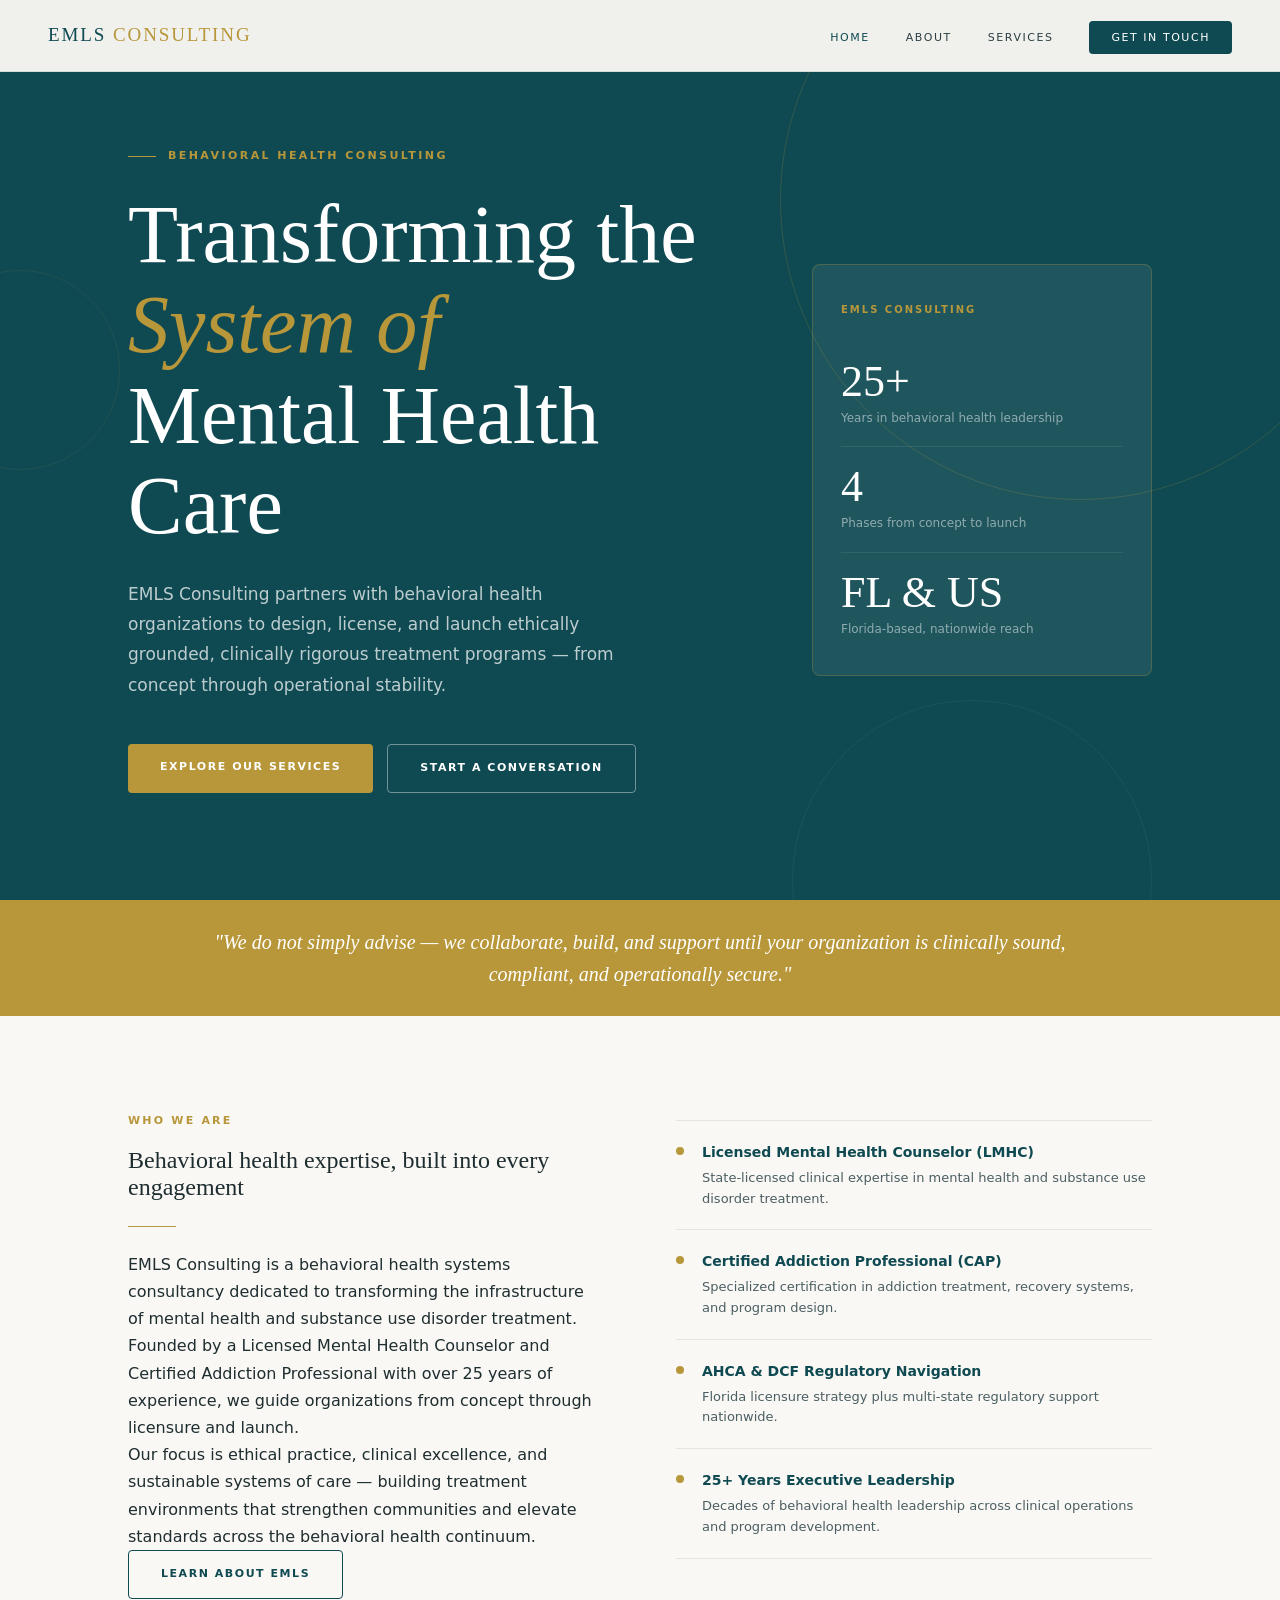
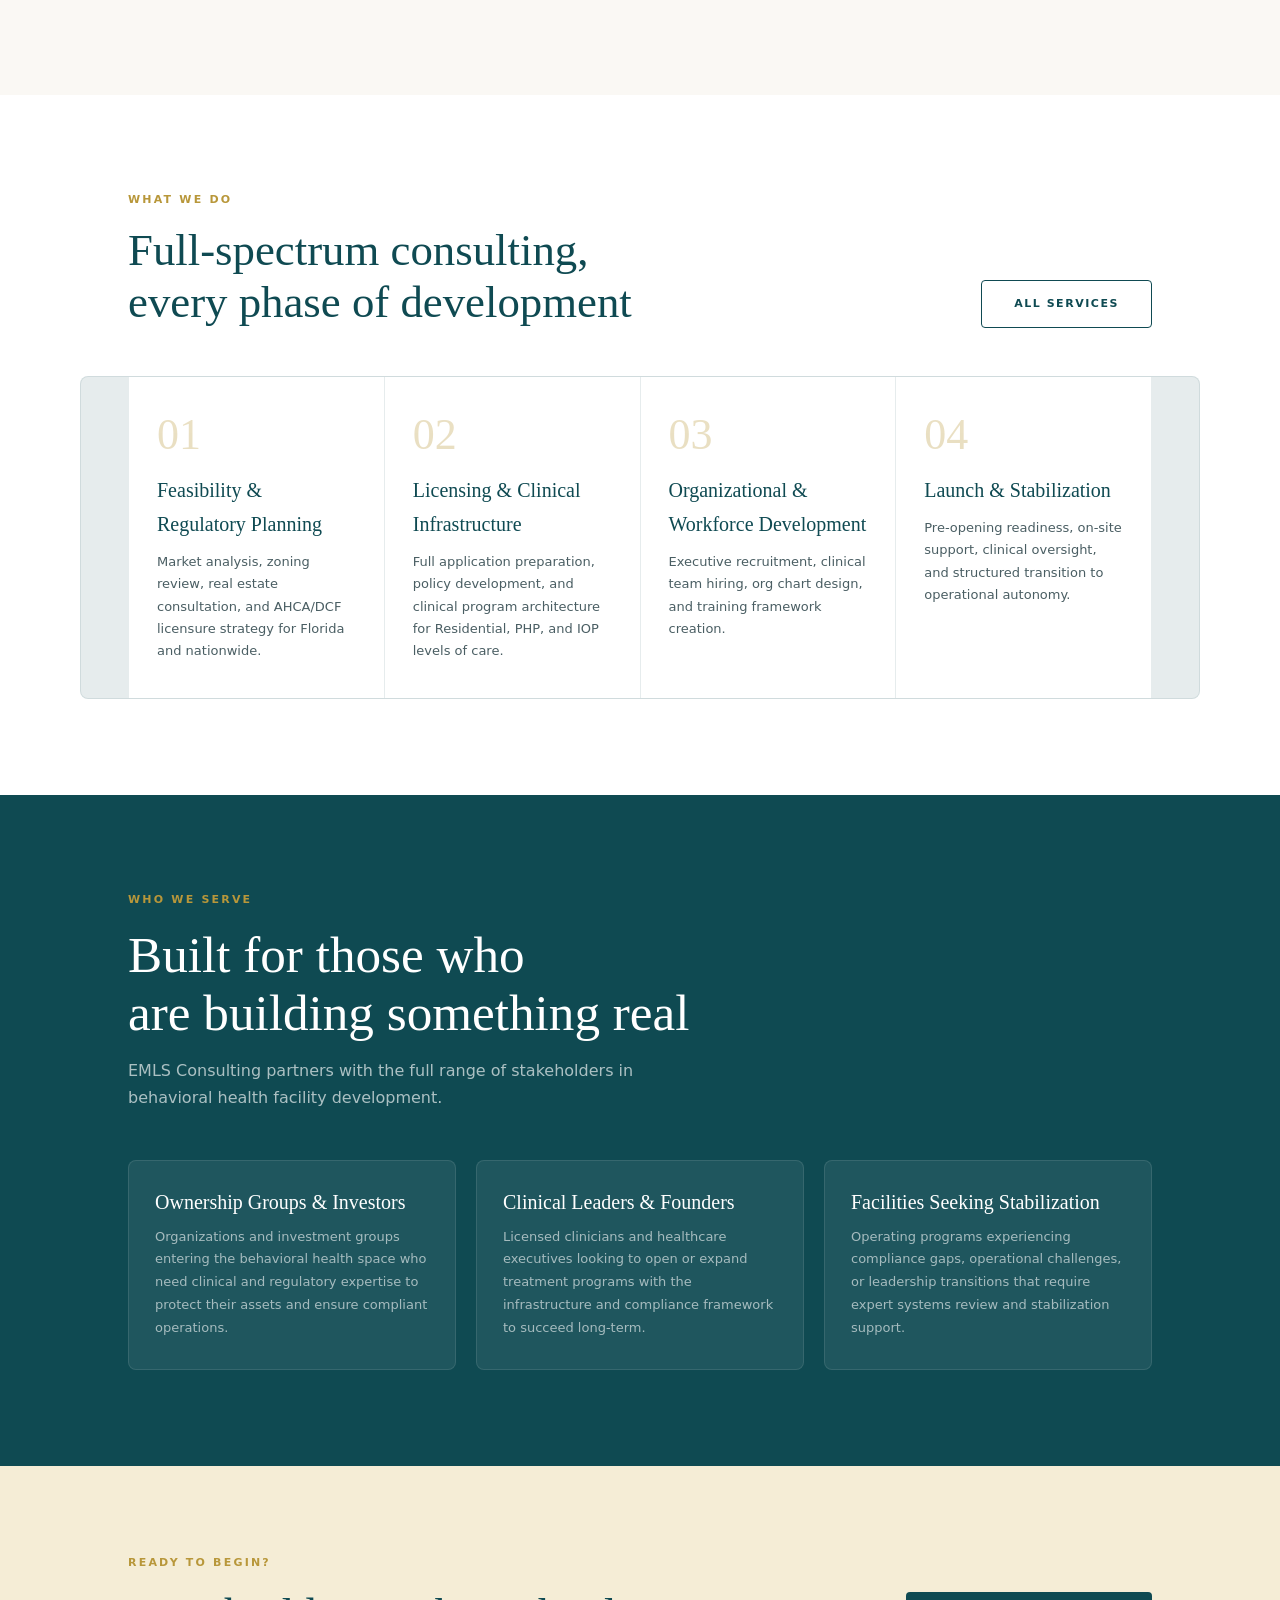
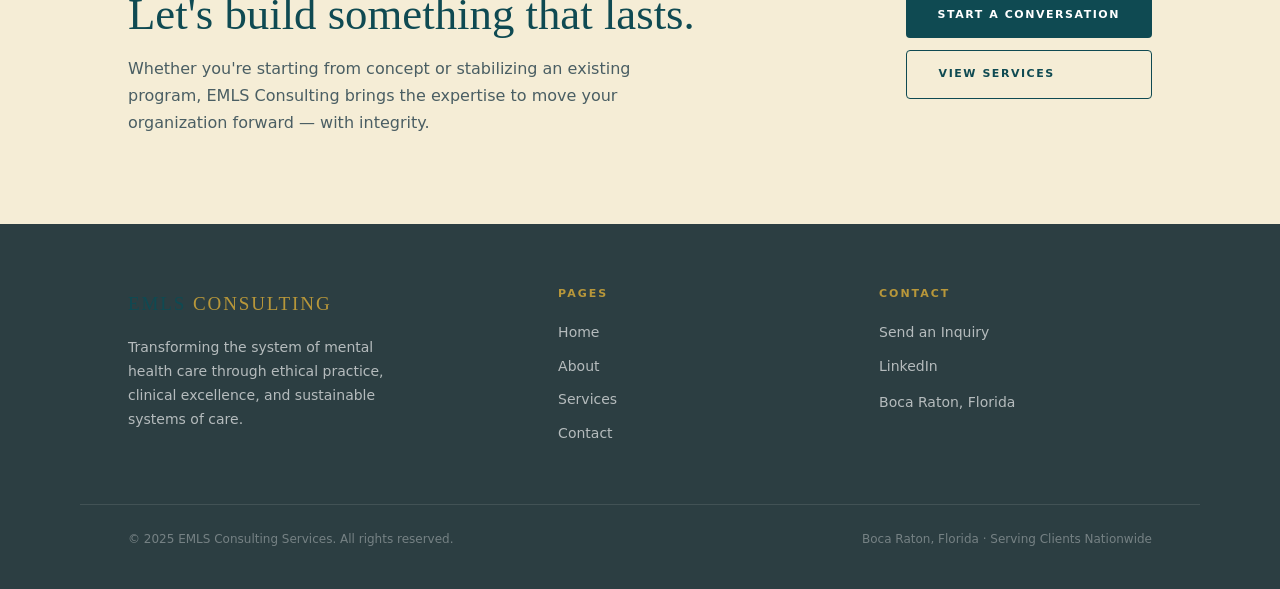
==== index.html @ 53e91299 "initial site — EMLS Consulting" ====
<!DOCTYPE html>
<html lang="en">
<head>
  <meta charset="UTF-8">
  <meta name="viewport" content="width=device-width, initial-scale=1.0">
  <title>EMLS Consulting | Behavioral Health Systems Development</title>
  <meta name="description" content="Transforming the system of mental health care. EMLS Consulting guides behavioral health organizations from concept through licensure, launch, and operational stability.">
  <link rel="stylesheet" href="style.css">
  <style>
    /* ===== HERO ===== */
    .hero {
      min-height: 100vh;
      display: flex;
      align-items: center;
      background-color: #0F4A52;
      position: relative;
      overflow: hidden;
      padding: 120px 0 80px;
    }
    .hero-ring {
      position: absolute;
      border-radius: 50%;
      pointer-events: none;
    }
    .hero-ring-1 { top: -100px; right: -100px; width: 600px; height: 600px; border: 1px solid rgba(184,151,58,0.2); }
    .hero-ring-2 { bottom: -160px; right: 10%; width: 360px; height: 360px; border: 1px solid rgba(255,255,255,0.05); }
    .hero-ring-3 { top: 30%; left: -80px; width: 200px; height: 200px; border: 1px solid rgba(184,151,58,0.1); }

    .hero-inner {
      max-width: 1120px; margin: 0 auto; padding: 0 48px;
      display: grid;
      grid-template-columns: 1fr 340px;
      gap: 72px;
      align-items: center;
      position: relative; z-index: 1;
    }

    .hero-eyebrow {
      font-size: 11px; font-weight: 600;
      letter-spacing: 0.22em; text-transform: uppercase;
      color: #B8973A;
      margin-bottom: 24px;
      display: flex; align-items: center; gap: 12px;
    }
    .hero-eyebrow::before { content: ''; display: block; width: 28px; height: 1px; background: #B8973A; }

    .hero h1 {
      font-family: Georgia, serif;
      font-size: clamp(48px, 6.5vw, 82px);
      font-weight: normal;
      color: #ffffff;
      margin-bottom: 28px;
      line-height: 1.1;
    }
    .hero h1 em { font-style: italic; color: #B8973A; }

    .hero-sub {
      font-size: 17px;
      color: rgba(255,255,255,0.72);
      max-width: 520px;
      line-height: 1.78;
      margin-bottom: 44px;
    }
    .hero-ctas { display: flex; gap: 14px; flex-wrap: wrap; }

    .hero-card {
      background: rgba(255,255,255,0.07);
      border: 1px solid rgba(184,151,58,0.28);
      border-radius: 8px;
      padding: 36px 28px;
    }
    .hero-card-label {
      font-size: 10px; font-weight: 600;
      letter-spacing: 0.2em; text-transform: uppercase;
      color: #B8973A; margin-bottom: 24px;
    }
    .hero-stat { padding: 18px 0; border-bottom: 1px solid rgba(255,255,255,0.08); }
    .hero-stat:last-child { border-bottom: none; padding-bottom: 0; }
    .hero-stat-num {
      font-family: Georgia, serif;
      font-size: 44px; color: #fff; line-height: 1; margin-bottom: 4px;
    }
    .hero-stat-label { font-size: 12px; color: rgba(255,255,255,0.5); }

    /* ===== MISSION STRIP ===== */
    .mission-strip { background-color: #B8973A; padding: 26px 48px; }
    .mission-strip p {
      font-family: Georgia, serif;
      font-size: 20px; font-style: italic;
      color: #fff; text-align: center;
      max-width: 860px; margin: 0 auto;
      line-height: 1.6;
    }

    /* ===== SUMMARY ===== */
    .summary { background: #FAF8F4; }
    .summary-inner {
      max-width: 1120px; margin: 0 auto; padding: 0 48px;
      display: grid; grid-template-columns: 1fr 1fr; gap: 72px; align-items: start;
    }
    .summary-left h2 { font-size: clamp(32px, 3.5vw, 52px); color: #0F4A52; margin-bottom: 20px; }
    .summary-left p { font-size: 16px; color: #4A5E63; line-height: 1.82; margin-bottom: 22px; }

    .cred-item { display: flex; gap: 18px; padding: 20px 0; border-bottom: 1px solid rgba(15,74,82,0.1); align-items: flex-start; }
    .cred-item:first-child { border-top: 1px solid rgba(15,74,82,0.1); }
    .cred-dot { width: 8px; height: 8px; background: #B8973A; border-radius: 50%; margin-top: 6px; flex-shrink: 0; }
    .cred-title { font-size: 14px; font-weight: 600; color: #0F4A52; margin-bottom: 3px; }
    .cred-desc { font-size: 13px; color: #4A5E63; line-height: 1.6; }

    /* ===== SERVICES ===== */
    .services { background: #fff; }
    .services-head {
      max-width: 1120px; margin: 0 auto; padding: 0 48px;
      display: flex; align-items: flex-end; justify-content: space-between;
      margin-bottom: 48px;
    }
    .services-head h2 { font-size: clamp(30px, 3.5vw, 48px); color: #0F4A52; }
    .svc-grid {
      max-width: 1120px; margin: 0 auto; padding: 0 48px;
      display: grid; grid-template-columns: repeat(4,1fr);
      gap: 1px; background: rgba(15,74,82,0.1);
      border: 1px solid rgba(15,74,82,0.1); border-radius: 8px; overflow: hidden;
    }
    .svc-card { background: #fff; padding: 36px 28px; text-decoration: none; transition: background 0.22s; display: block; }
    .svc-card:hover { background: #E8F2F3; }
    .svc-num { font-family: Georgia, serif; font-size: 44px; color: #B8973A; opacity: 0.3; line-height: 1; margin-bottom: 16px; }
    .svc-name { font-family: Georgia, serif; font-size: 20px; color: #0F4A52; margin-bottom: 10px; }
    .svc-desc { font-size: 13px; color: #4A5E63; line-height: 1.7; }

    /* ===== WHO ===== */
    .who { background-color: #0F4A52; padding: 96px 0; }
    .who-inner { max-width: 1120px; margin: 0 auto; padding: 0 48px; }
    .who-inner h2 { font-size: clamp(32px, 4vw, 52px); color: #fff; margin-bottom: 14px; }
    .who-sub { font-size: 16px; color: rgba(255,255,255,0.65); max-width: 540px; margin-bottom: 48px; }
    .who-grid { display: grid; grid-template-columns: repeat(3,1fr); gap: 20px; }
    .who-card {
      background: rgba(255,255,255,0.07);
      border: 1px solid rgba(255,255,255,0.1);
      border-radius: 8px; padding: 30px 26px;
    }
    .who-card h3 { font-family: Georgia, serif; font-size: 20px; color: #fff; margin-bottom: 12px; }
    .who-card p { font-size: 13px; color: rgba(255,255,255,0.6); line-height: 1.75; }

    /* ===== CTA ===== */
    .cta-band { background: #F5EDD6; padding: 88px 0; }
    .cta-inner {
      max-width: 1120px; margin: 0 auto; padding: 0 48px;
      display: grid; grid-template-columns: 1fr auto; gap: 48px; align-items: center;
    }
    .cta-inner h2 { font-size: clamp(28px, 3.5vw, 48px); color: #0F4A52; }
    .cta-inner p { font-size: 16px; color: #4A5E63; margin-top: 14px; max-width: 520px; }
    .cta-btns { display: flex; flex-direction: column; gap: 12px; }

    /* ===== RESPONSIVE ===== */
    @media (max-width: 960px) {
      .hero-inner { grid-template-columns: 1fr; }
      .hero-card { display: none; }
      .summary-inner { grid-template-columns: 1fr; gap: 48px; }
      .svc-grid { grid-template-columns: repeat(2,1fr); }
      .who-grid { grid-template-columns: 1fr 1fr; }
      .cta-inner { grid-template-columns: 1fr; }
      .cta-btns { flex-direction: row; }
    }
    @media (max-width: 640px) {
      .hero-inner, .summary-inner, .who-inner, .cta-inner { padding: 0 24px; }
      .services-head, .svc-grid { padding: 0 24px; }
      .svc-grid { grid-template-columns: 1fr; }
      .who-grid { grid-template-columns: 1fr; }
      .services-head { flex-direction: column; align-items: flex-start; gap: 16px; }
      .mission-strip { padding: 24px; }
      .cta-btns { flex-direction: column; }
    }
  </style>
</head>
<body>

<nav>
  <a class="nav-logo" href="index.html">EMLS <span>Consulting</span></a>
  <button class="nav-hamburger" aria-label="Menu">
    <span></span><span></span><span></span>
  </button>
  <ul class="nav-links">
    <li><a href="index.html" class="active">Home</a></li>
    <li><a href="about.html">About</a></li>
    <li><a href="services.html">Services</a></li>
    <li><a href="contact.html" class="nav-cta">Get in Touch</a></li>
  </ul>
</nav>

<!-- HERO -->
<section class="hero">
  <div class="hero-ring hero-ring-1"></div>
  <div class="hero-ring hero-ring-2"></div>
  <div class="hero-ring hero-ring-3"></div>
  <div class="hero-inner">
    <div>
      <div class="hero-eyebrow">Behavioral Health Consulting</div>
      <h1>Transforming the<br><em>System of</em><br>Mental Health Care</h1>
      <p class="hero-sub">EMLS Consulting partners with behavioral health organizations to design, license, and launch ethically grounded, clinically rigorous treatment programs — from concept through operational stability.</p>
      <div class="hero-ctas">
        <a href="services.html" class="btn btn-gold">Explore Our Services</a>
        <a href="contact.html" class="btn" style="background:transparent;color:#fff;border:1.5px solid rgba(255,255,255,0.4);">Start a Conversation</a>
      </div>
    </div>
    <div class="hero-card">
      <div class="hero-card-label">EMLS Consulting</div>
      <div class="hero-stat">
        <div class="hero-stat-num">25+</div>
        <div class="hero-stat-label">Years in behavioral health leadership</div>
      </div>
      <div class="hero-stat">
        <div class="hero-stat-num">4</div>
        <div class="hero-stat-label">Phases from concept to launch</div>
      </div>
      <div class="hero-stat">
        <div class="hero-stat-num">FL &amp; US</div>
        <div class="hero-stat-label">Florida-based, nationwide reach</div>
      </div>
    </div>
  </div>
</section>

<!-- MISSION STRIP -->
<div class="mission-strip">
  <p>"We do not simply advise — we collaborate, build, and support until your organization is clinically sound, compliant, and operationally secure."</p>
</div>

<!-- SUMMARY -->
<section class="summary">
  <div class="summary-inner">
    <div class="fade-up">
      <span class="section-label">Who We Are</span>
      <h2>Behavioral health expertise, built into every engagement</h2>
      <span class="gold-rule"></span>
      <p>EMLS Consulting is a behavioral health systems consultancy dedicated to transforming the infrastructure of mental health and substance use disorder treatment. Founded by a Licensed Mental Health Counselor and Certified Addiction Professional with over 25 years of experience, we guide organizations from concept through licensure and launch.</p>
      <p>Our focus is ethical practice, clinical excellence, and sustainable systems of care — building treatment environments that strengthen communities and elevate standards across the behavioral health continuum.</p>
      <a href="about.html" class="btn btn-outline">Learn About EMLS</a>
    </div>
    <div class="fade-up" style="transition-delay:0.15s; padding-top: 8px;">
      <div class="cred-item">
        <div class="cred-dot"></div>
        <div><div class="cred-title">Licensed Mental Health Counselor (LMHC)</div><div class="cred-desc">State-licensed clinical expertise in mental health and substance use disorder treatment.</div></div>
      </div>
      <div class="cred-item">
        <div class="cred-dot"></div>
        <div><div class="cred-title">Certified Addiction Professional (CAP)</div><div class="cred-desc">Specialized certification in addiction treatment, recovery systems, and program design.</div></div>
      </div>
      <div class="cred-item">
        <div class="cred-dot"></div>
        <div><div class="cred-title">AHCA &amp; DCF Regulatory Navigation</div><div class="cred-desc">Florida licensure strategy plus multi-state regulatory support nationwide.</div></div>
      </div>
      <div class="cred-item">
        <div class="cred-dot"></div>
        <div><div class="cred-title">25+ Years Executive Leadership</div><div class="cred-desc">Decades of behavioral health leadership across clinical operations and program development.</div></div>
      </div>
    </div>
  </div>
</section>

<!-- SERVICES -->
<section class="services">
  <div class="services-head fade-up">
    <div>
      <span class="section-label">What We Do</span>
      <h2>Full-spectrum consulting,<br>every phase of development</h2>
    </div>
    <a href="services.html" class="btn btn-outline">All Services</a>
  </div>
  <div class="svc-grid">
    <a class="svc-card fade-up" href="services.html#feasibility">
      <div class="svc-num">01</div>
      <div class="svc-name">Feasibility &amp; Regulatory Planning</div>
      <div class="svc-desc">Market analysis, zoning review, real estate consultation, and AHCA/DCF licensure strategy for Florida and nationwide.</div>
    </a>
    <a class="svc-card fade-up" href="services.html#licensing" style="transition-delay:0.08s">
      <div class="svc-num">02</div>
      <div class="svc-name">Licensing &amp; Clinical Infrastructure</div>
      <div class="svc-desc">Full application preparation, policy development, and clinical program architecture for Residential, PHP, and IOP levels of care.</div>
    </a>
    <a class="svc-card fade-up" href="services.html#workforce" style="transition-delay:0.16s">
      <div class="svc-num">03</div>
      <div class="svc-name">Organizational &amp; Workforce Development</div>
      <div class="svc-desc">Executive recruitment, clinical team hiring, org chart design, and training framework creation.</div>
    </a>
    <a class="svc-card fade-up" href="services.html#launch" style="transition-delay:0.24s">
      <div class="svc-num">04</div>
      <div class="svc-name">Launch &amp; Stabilization</div>
      <div class="svc-desc">Pre-opening readiness, on-site support, clinical oversight, and structured transition to operational autonomy.</div>
    </a>
  </div>
</section>

<!-- WHO -->
<section class="who">
  <div class="who-inner">
    <span class="section-label">Who We Serve</span>
    <h2 class="fade-up">Built for those who<br>are building something real</h2>
    <p class="who-sub fade-up">EMLS Consulting partners with the full range of stakeholders in behavioral health facility development.</p>
    <div class="who-grid">
      <div class="who-card fade-up">
        <h3>Ownership Groups &amp; Investors</h3>
        <p>Organizations and investment groups entering the behavioral health space who need clinical and regulatory expertise to protect their assets and ensure compliant operations.</p>
      </div>
      <div class="who-card fade-up" style="transition-delay:0.1s">
        <h3>Clinical Leaders &amp; Founders</h3>
        <p>Licensed clinicians and healthcare executives looking to open or expand treatment programs with the infrastructure and compliance framework to succeed long-term.</p>
      </div>
      <div class="who-card fade-up" style="transition-delay:0.2s">
        <h3>Facilities Seeking Stabilization</h3>
        <p>Operating programs experiencing compliance gaps, operational challenges, or leadership transitions that require expert systems review and stabilization support.</p>
      </div>
    </div>
  </div>
</section>

<!-- CTA -->
<section class="cta-band">
  <div class="cta-inner">
    <div class="fade-up">
      <span class="section-label">Ready to Begin?</span>
      <h2>Let's build something that lasts.</h2>
      <p>Whether you're starting from concept or stabilizing an existing program, EMLS Consulting brings the expertise to move your organization forward — with integrity.</p>
    </div>
    <div class="cta-btns fade-up" style="transition-delay:0.15s">
      <a href="contact.html" class="btn btn-primary">Start a Conversation</a>
      <a href="services.html" class="btn btn-outline">View Services</a>
    </div>
  </div>
</section>

<!-- FOOTER -->
<footer>
  <div class="footer-inner">
    <div class="footer-brand">
      <a class="nav-logo" href="index.html">EMLS <span style="color:#B8973A">Consulting</span></a>
      <p>Transforming the system of mental health care through ethical practice, clinical excellence, and sustainable systems of care.</p>
    </div>
    <div class="footer-col">
      <h4>Pages</h4>
      <a href="index.html">Home</a>
      <a href="about.html">About</a>
      <a href="services.html">Services</a>
      <a href="contact.html">Contact</a>
    </div>
    <div class="footer-col">
      <h4>Contact</h4>
      <a href="contact.html">Send an Inquiry</a>
      <a href="https://www.linkedin.com/in/sergio-muriel-lmhc-cap-diamond-behavioral-group-06406958/" target="_blank">LinkedIn</a>
      <span style="font-size:14px">Boca Raton, Florida</span>
    </div>
  </div>
  <div class="footer-bottom">
    <span>&copy; 2025 EMLS Consulting Services. All rights reserved.</span>
    <span>Boca Raton, Florida &middot; Serving Clients Nationwide</span>
  </div>
</footer>

<script src="shared.js"></script>
</body>
</html>
---- style.css ----
/* ============================================
   EMLS CONSULTING — Shared Styles
   Self-contained: no external font dependencies
   ============================================ */

:root {
  --teal:       #0F4A52;
  --teal-mid:   #1A6B77;
  --teal-light: #E8F2F3;
  --gold:       #B8973A;
  --gold-light: #F5EDD6;
  --warm-white: #FAF8F4;
  --slate:      #2C3E42;
  --slate-mid:  #4A5E63;
  --slate-light:#8FA3A8;
  --text:       #1E2D30;
  --border:     rgba(15,74,82,0.12);
  --radius:     4px;
  --max-w:      1120px;
  --serif: Georgia, 'Times New Roman', serif;
  --sans: 'Segoe UI', system-ui, -apple-system, sans-serif;
}

*, *::before, *::after { box-sizing: border-box; margin: 0; padding: 0; }
html { scroll-behavior: smooth; }

body {
  font-family: var(--sans);
  font-weight: 400;
  background: var(--warm-white);
  color: var(--text);
  line-height: 1.7;
  -webkit-font-smoothing: antialiased;
}

h1, h2, h3, h4 {
  font-family: var(--serif);
  font-weight: normal;
  line-height: 1.15;
}

/* ---- NAV ---- */
nav {
  position: fixed;
  top: 0; left: 0; right: 0;
  z-index: 100;
  display: flex;
  align-items: center;
  justify-content: space-between;
  padding: 0 48px;
  height: 72px;
  background: rgba(250,248,244,0.96);
  border-bottom: 1px solid var(--border);
  transition: box-shadow 0.3s;
}
nav.scrolled { box-shadow: 0 4px 32px rgba(15,74,82,0.08); }

.nav-logo {
  font-family: var(--serif);
  font-size: 19px;
  font-weight: normal;
  letter-spacing: 0.1em;
  color: var(--teal);
  text-decoration: none;
  text-transform: uppercase;
}
.nav-logo span { color: var(--gold); }

.nav-links {
  display: flex;
  align-items: center;
  gap: 36px;
  list-style: none;
}
.nav-links a {
  font-size: 11px;
  font-weight: 500;
  letter-spacing: 0.14em;
  text-transform: uppercase;
  color: var(--slate);
  text-decoration: none;
  transition: color 0.2s;
}
.nav-links a:hover, .nav-links a.active { color: var(--teal); }
.nav-links .nav-cta {
  background: var(--teal) !important;
  color: #fff !important;
  padding: 10px 22px;
  border-radius: var(--radius);
  transition: background 0.2s !important;
}
.nav-links .nav-cta:hover { background: var(--teal-mid) !important; }

.nav-hamburger {
  display: none;
  flex-direction: column;
  gap: 5px;
  cursor: pointer;
  background: none;
  border: none;
  padding: 4px;
}
.nav-hamburger span { display: block; width: 24px; height: 1.5px; background: var(--teal); }

/* ---- LAYOUT ---- */
.container { max-width: var(--max-w); margin: 0 auto; padding: 0 48px; }
section { padding: 96px 0; }

.section-label {
  font-size: 11px;
  font-weight: 600;
  letter-spacing: 0.2em;
  text-transform: uppercase;
  color: var(--gold);
  display: block;
  margin-bottom: 16px;
}
.gold-rule { display: block; width: 48px; height: 1px; background: var(--gold); margin: 24px 0; }

/* ---- BUTTONS ---- */
.btn {
  display: inline-block;
  font-family: var(--sans);
  font-size: 11px;
  font-weight: 600;
  letter-spacing: 0.14em;
  text-transform: uppercase;
  text-decoration: none;
  padding: 14px 32px;
  border-radius: var(--radius);
  cursor: pointer;
  border: none;
  transition: all 0.2s;
}
.btn-primary { background: var(--teal); color: #fff; }
.btn-primary:hover { background: var(--teal-mid); }
.btn-outline { background: transparent; color: var(--teal); border: 1.5px solid var(--teal); }
.btn-outline:hover { background: var(--teal); color: #fff; }
.btn-gold { background: var(--gold); color: #fff; }
.btn-gold:hover { background: #9E7E2F; }

/* ---- FOOTER ---- */
footer { background: var(--slate); color: rgba(255,255,255,0.65); padding: 64px 0 40px; }
.footer-inner {
  max-width: var(--max-w);
  margin: 0 auto; padding: 0 48px;
  display: grid;
  grid-template-columns: 1.4fr 1fr 1fr;
  gap: 48px;
}
.footer-brand p { font-size: 14px; line-height: 1.7; max-width: 280px; margin-top: 16px; }
.footer-col h4 {
  font-family: var(--sans);
  font-size: 11px; font-weight: 600;
  letter-spacing: 0.18em; text-transform: uppercase;
  color: var(--gold); margin-bottom: 20px;
}
.footer-col a { display: block; font-size: 14px; color: rgba(255,255,255,0.65); text-decoration: none; margin-bottom: 10px; transition: color 0.2s; }
.footer-col a:hover { color: #fff; }
.footer-bottom {
  max-width: var(--max-w); margin: 48px auto 0;
  padding: 24px 48px 0;
  border-top: 1px solid rgba(255,255,255,0.1);
  display: flex; justify-content: space-between;
  font-size: 12px; color: rgba(255,255,255,0.35);
}

/* ---- INNER PAGE HERO ---- */
.page-hero {
  padding: 160px 0 80px;
  background-color: var(--teal);
  color: #fff;
  position: relative;
  overflow: hidden;
}
.page-hero::before {
  content: '';
  position: absolute; top: -60px; right: -60px;
  width: 400px; height: 400px;
  border: 1px solid rgba(184,151,58,0.2);
  border-radius: 50%;
  pointer-events: none;
}
.page-hero .section-label { color: var(--gold); }
.page-hero h1 { color: #fff; font-size: clamp(42px, 6vw, 68px); }
.page-hero h1 em { font-style: italic; color: rgba(255,255,255,0.75); }

/* ---- ANIMATIONS ---- */
.fade-up { opacity: 0; transform: translateY(20px); transition: opacity 0.65s ease, transform 0.65s ease; }
.fade-up.visible { opacity: 1; transform: none; }

/* ---- RESPONSIVE ---- */
@media (max-width: 768px) {
  nav { padding: 0 24px; }
  .container { padding: 0 24px; }
  section { padding: 64px 0; }
  .nav-links { display: none; flex-direction: column; position: absolute; top: 72px; left: 0; right: 0; background: var(--warm-white); padding: 24px; border-bottom: 1px solid var(--border); gap: 20px; }
  .nav-links.open { display: flex; }
  .nav-hamburger { display: flex; }
  .footer-inner { grid-template-columns: 1fr; gap: 32px; }
  .footer-bottom { flex-direction: column; gap: 8px; text-align: center; }
}
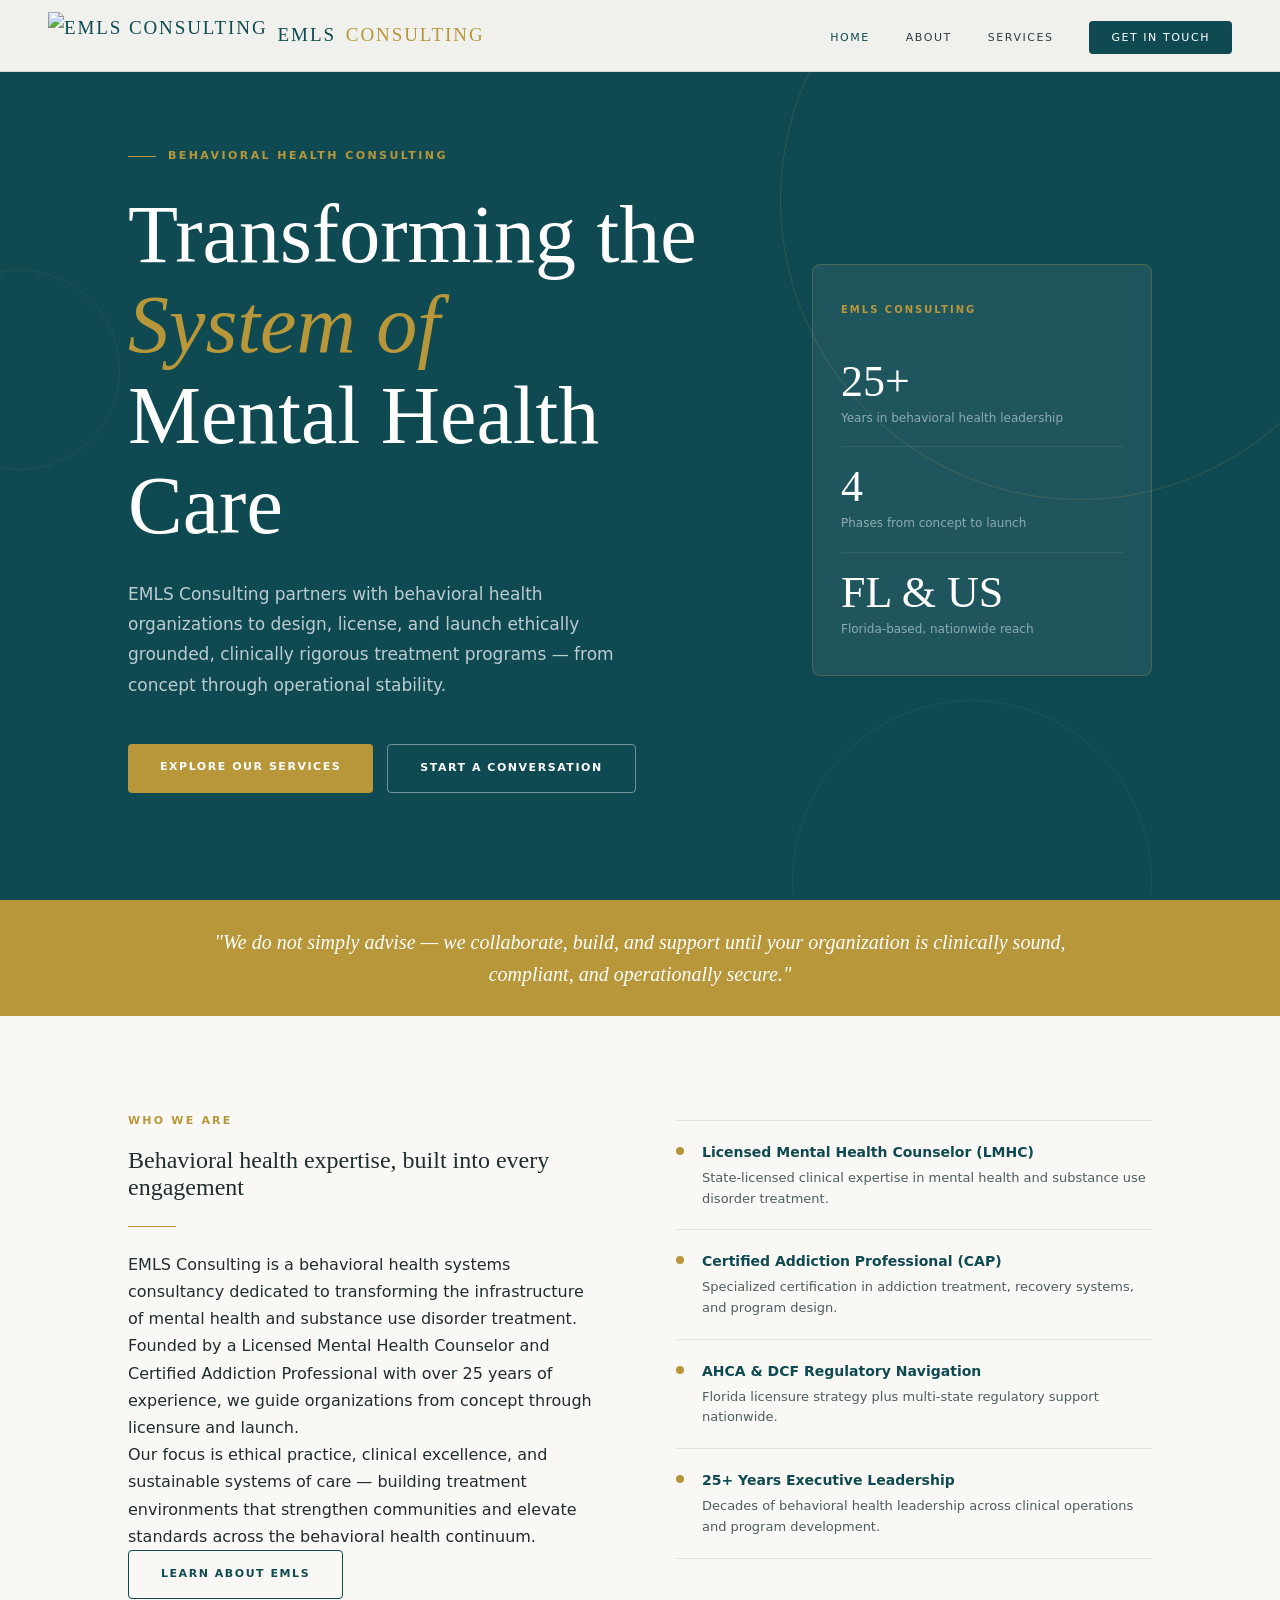
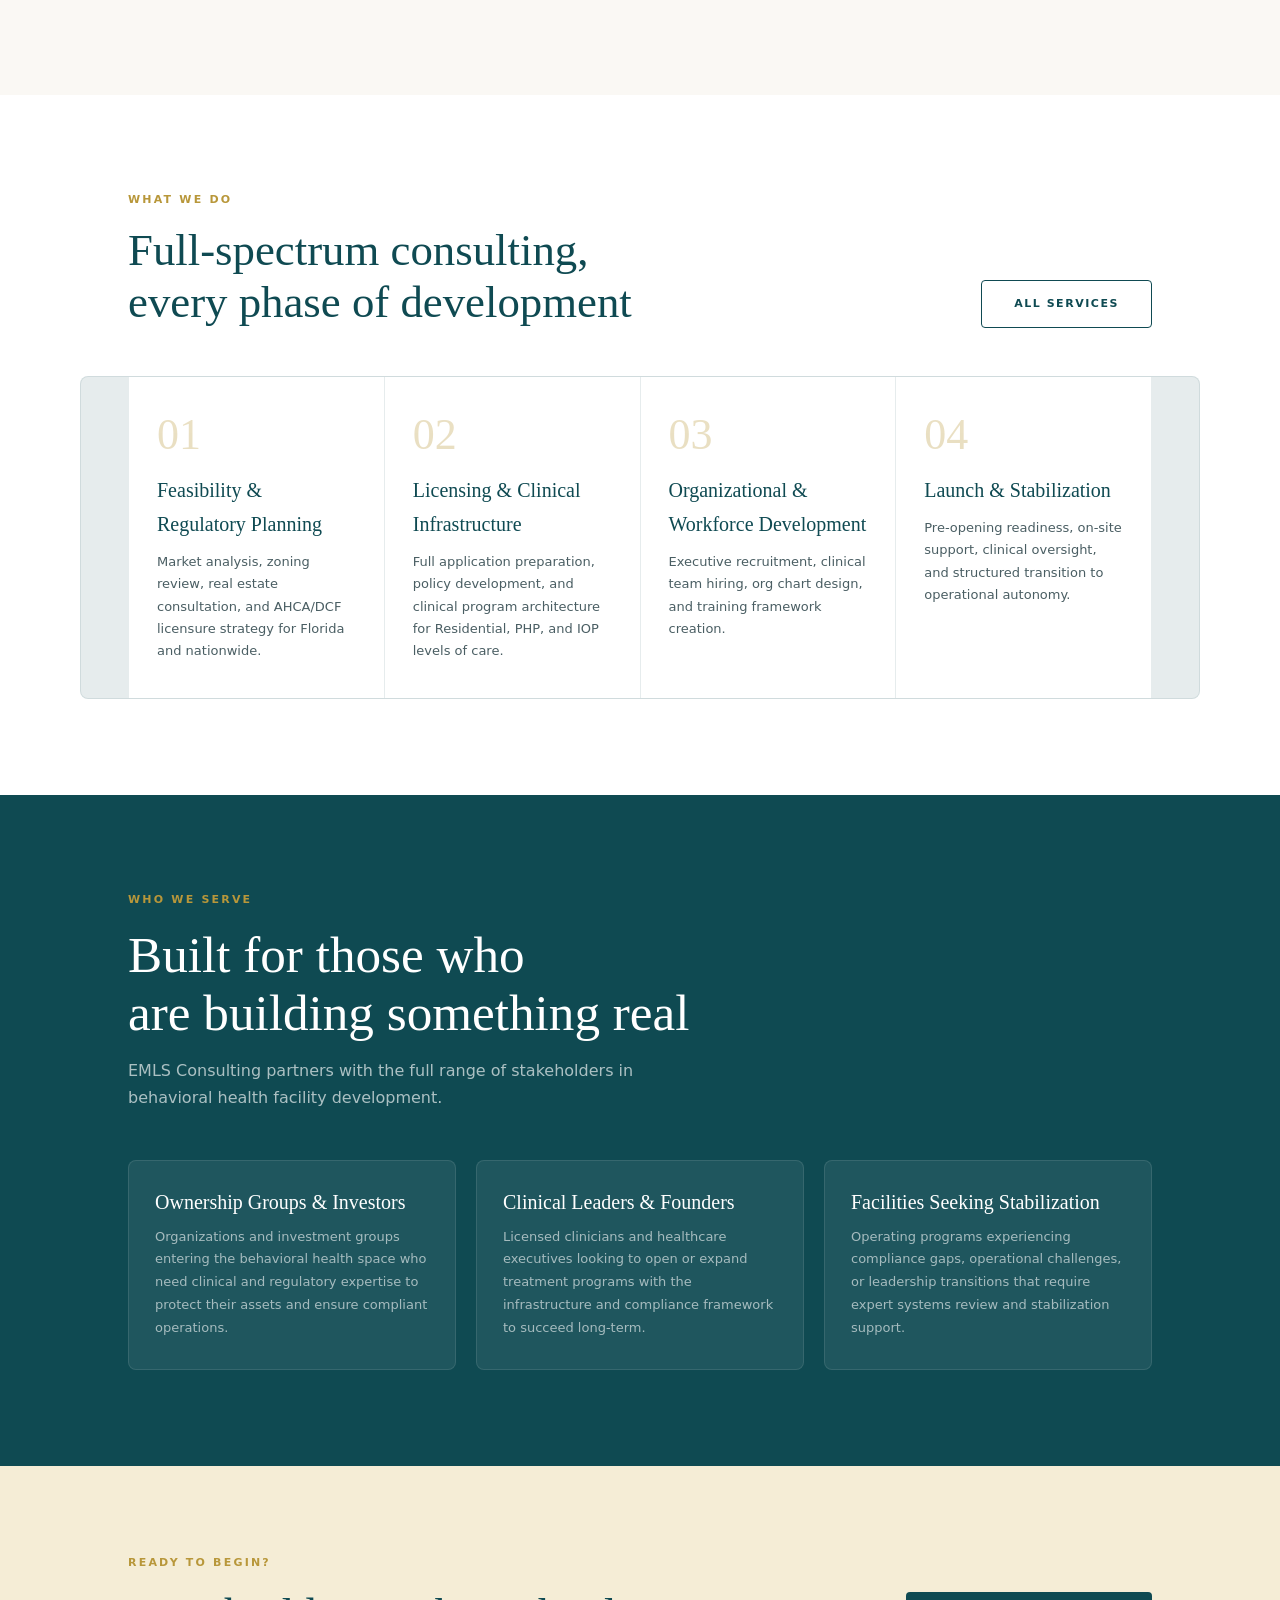
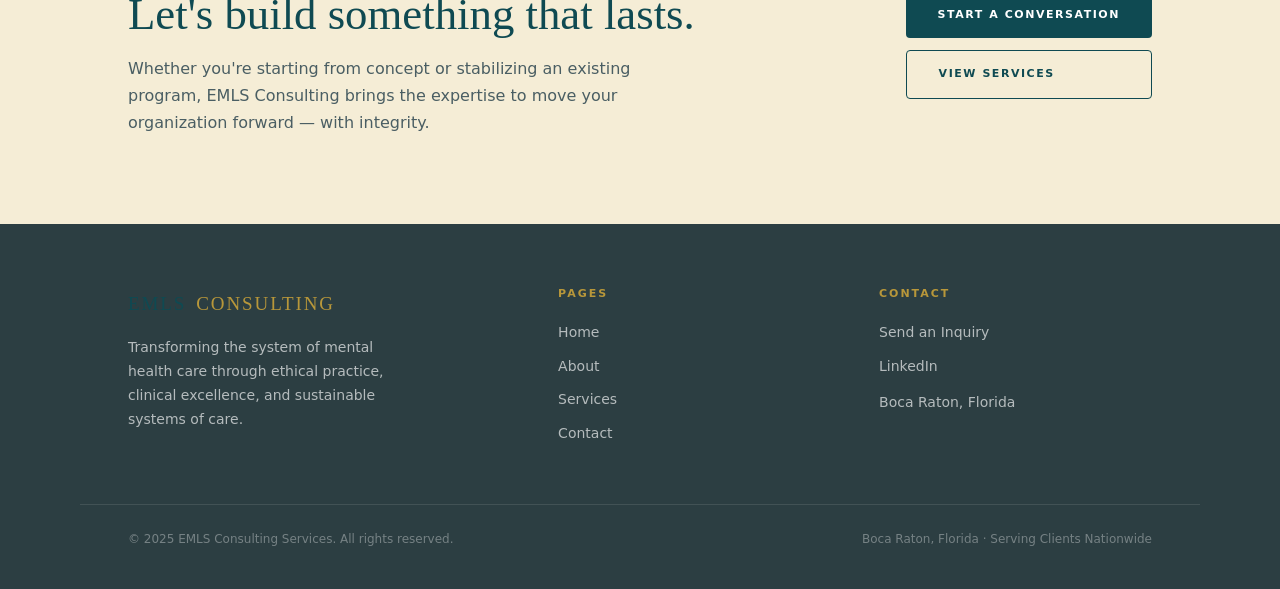
==== commit fed45f0f: "add logo to nav, update formspree + linkedin + email" ====
--- a/index.html
+++ b/index.html
@@ -175,7 +175,7 @@
 <body>
 
 <nav>
-  <a class="nav-logo" href="index.html">EMLS <span>Consulting</span></a>
+  <a class="nav-logo" href="index.html"><img src="logo.png" alt="EMLS Consulting">EMLS <span>Consulting</span></a>
   <button class="nav-hamburger" aria-label="Menu">
     <span></span><span></span><span></span>
   </button>
--- a/style.css
+++ b/style.css
@@ -56,6 +56,9 @@
 nav.scrolled { box-shadow: 0 4px 32px rgba(15,74,82,0.08); }
 
 .nav-logo {
+  display: flex;
+  align-items: center;
+  gap: 10px;
   font-family: var(--serif);
   font-size: 19px;
   font-weight: normal;
@@ -63,6 +66,10 @@
   color: var(--teal);
   text-decoration: none;
   text-transform: uppercase;
+}
+.nav-logo img {
+  height: 48px;
+  width: auto;
 }
 .nav-logo span { color: var(--gold); }
 
